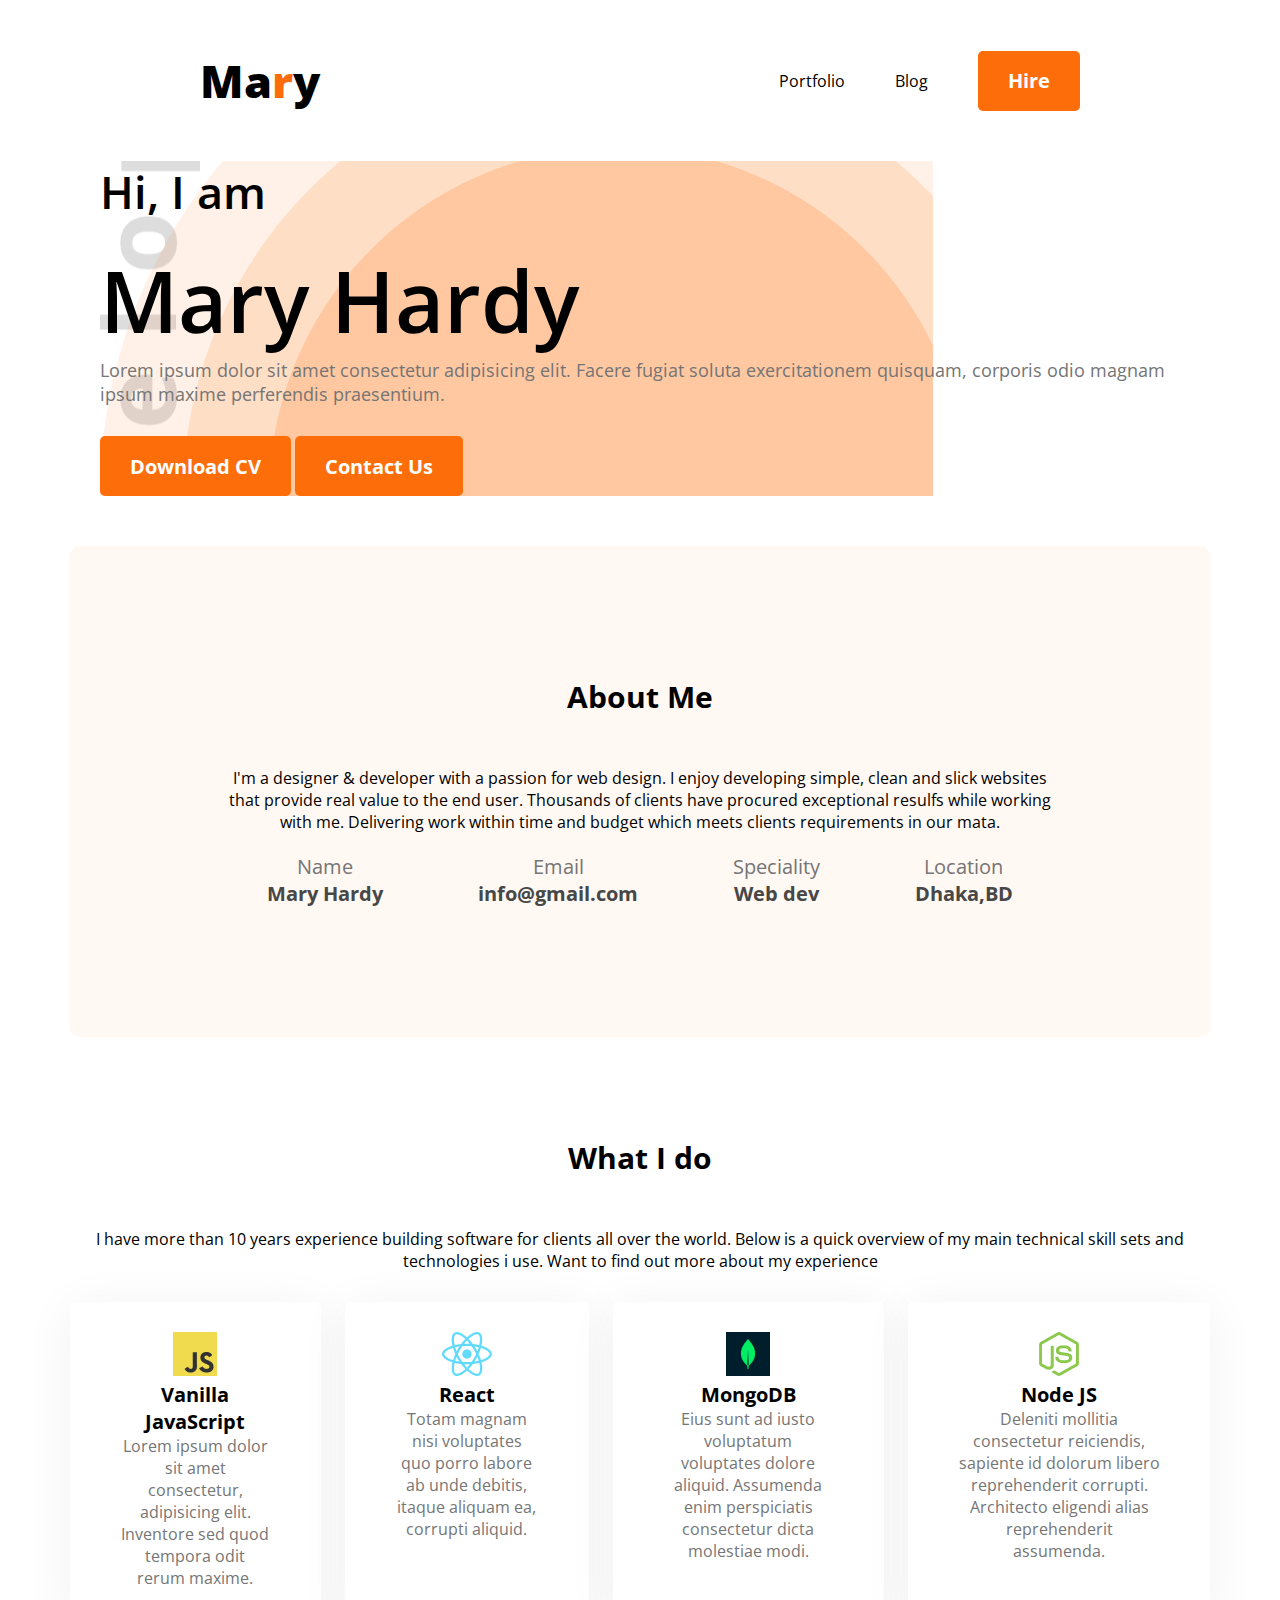
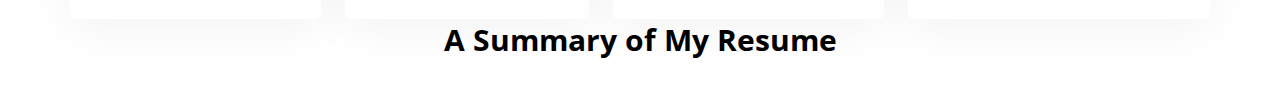
==== index.html @ 9a079305 "added skills content" ====
<!DOCTYPE html>
<html lang="en">
<head>
    <meta charset="UTF-8">
    <meta name="viewport" content="width=device-width, initial-scale=1.0">
    <title>Developer Portfolio</title>
    <link rel="stylesheet" href="styles/portfolio.css">
    <link rel="preconnect" href="https://fonts.googleapis.com">
<link rel="preconnect" href="https://fonts.gstatic.com" crossorigin>
<link href="https://fonts.googleapis.com/css2?family=Open+Sans&display=swap" rel="stylesheet">
<link rel="stylesheet" href="styles/portfolio.css">
</head>
<body>
    <header>
        <nav>
            <h2 class="nav-title">Ma<span class="text-primary">r</span>y</h2>
            <ul>
                <li>Portfolio</li>
                <li>Blog</li>
                <li><button class="btn-primary">Hire</button></li>
            </ul>
            
        </nav>
        <!-- header banner -->
        <div class="banner">
            <div>
                <h3 class="banner-sub-title">Hi, I am</h3>
                <h1 class="banner-title">Mary Hardy</h1> 
                <p class="banner-description">Lorem ipsum dolor sit amet consectetur adipisicing elit. Facere fugiat soluta exercitationem quisquam, corporis odio magnam ipsum maxime perferendis praesentium.</p>
                <button class="btn-primary">Download CV</button>

                <button class="btn-primary">Contact Us</button>
            </div>
            <img src="../portfolio-resources-main/images/hardy.png" alt="">
        </div>
    </header>
    <main>
        <section class="about">
            <h3 class="section-title">About Me</h3>
            <p class="section description">I'm a designer & developer with a passion for web design. I enjoy developing simple, clean and slick websites that provide real value to the end user. Thousands of clients have procured exceptional resulfs while working with me. Delivering work within time and budget which meets clients requirements in our mata.
            </p>
            
            <div class="about-info-container">
                <div class="about-info">
                    <p class="info-title">Name</p>
                    <p class="info-description">Mary Hardy</p>
                </div>
                <div class="about-info">
                    <p class="info-title">Email</p>
                    <p class="info-description">info@gmail.com</p>
                </div>
                <div class="about-info">
                    <p class="info-title">Speciality</p>
                    <p class="info-description">Web dev</p>
                </div>
                <div class="about-info">
                    <p class="info-title">Location</p>
                    <p class="info-description">Dhaka,BD</p>
                </div>

            </div>
            
        </section>
        <!-- what I do section -->
        <section class="what-i-do">
            
            <h3 class="section-title">What I do</h3>
            <p>I have more than 10 years experience building software for clients all over the world. Below is a quick
                overview of my main technical skill sets and technologies i use. Want to find out more about my experience</p>
            
            <div class="skills-container">
               
            <!-- .skills-container>.skill*4>img+p.skill-title+p.skill-description>lorem15 -->
                
            <div class="skills-container">
                    
                <div class="skill">
                        <img src="images/icons/js.png" alt="">
                        <p class="skill-title">Vanilla JavaScript</p>
                        <p class="skill-description">Lorem ipsum dolor sit amet consectetur, adipisicing elit. Inventore sed quod tempora odit rerum maxime.</p>
                    </div>
                    <div class="skill">
                        <img src="images/icons/react.png" alt="">
                        <p class="skill-title">React</p>
                        <p class="skill-description">Totam magnam nisi voluptates quo porro labore ab unde debitis, itaque aliquam ea, corrupti aliquid.</p>
                    </div>
                    <div class="skill">
                        <img src="images/icons/mongo.png" alt="">
                        <p class="skill-title">MongoDB</p>
                        <p class="skill-description">Eius sunt ad iusto voluptatum voluptates dolore aliquid. Assumenda enim perspiciatis consectetur dicta molestiae modi.</p>
                    </div>
                    <div class="skill">
                        <img src="images/icons/nodejs.png" alt="">
                        <p class="skill-title">Node JS</p>
                        <p class="skill-description">Deleniti mollitia consectetur reiciendis, sapiente id dolorum libero reprehenderit corrupti. Architecto eligendi alias reprehenderit assumenda.</p>
                    </div>
                </div>
            </div>
        </section>
        <!-- Resume Section -->
        <section class="resume">
            <h3 section class="section-title">A Summary of My Resume</h3>
               <div class="resume-content">

               </div>
        </section>
    </main>

    <footer>

    </footer>
</body>
</html>
---- styles/portfolio.css ----
*{
    margin: 0;
    font-family: 'Open Sans', sans-serif;
}
.text-primary{
    color: #FD6E0A;
}
.btn-primary{
    color: #FFFFFF;
    font-weight: 700;
    font-size: 20px;
    border: 0;
    padding: 10px 30px;
    height: 60px;
    border-radius: 5px;
    background-color: #FD6E0A;
}
 .header{
    background: #FFF8F3;
    /* background-image: url("../images/header_bg.png"), url("../images/developer.png"); 
    background-repeat: no-repeat;
     /* background-position:bottom right, left;  */
}

/* header & navigation styles */

nav{
    display: flex;
    justify-content: space-between;
    margin: 50px 200px;
}
.nav-title {
    font-weight: 800;
    font-size: 45px;
}
nav ul{
    display: flex;
    align-items: center;
}
nav li{
 list-style: none;
 margin-left: 50px;
}

/* Banner Styles */

.banner{
    display: flex;
    align-items: center;
    margin: 0 100px;
    background-image: url(../images/header_bg.png), url(../images/developer.png);
    background-repeat: no-repeat;
    background-position:bottom right, left; 
    background-position-x: left;
    /* background-size: auto; */
}

.banner-sub-title{
    font-weight: 600;
    font-size: 45px;
    margin-bottom: 20px;
}
.banner-title{
    font-weight: 600;
    font-size: 85px;
}
.banner-description{
    color: #757575;
    font-size: 18px;
    margin-bottom: 30px;
}

/* main section */
main{
    max-width: 1140px;
    margin: 0 auto;
}

/* about section styles */
.about{
  margin-top: 50px;
  background:#FFF8F3;
  border-radius: 10PX;
  padding: 130px 150px;
  text-align: center;
}
.section-title{
  text-align: center;
  font-weight: 700;
  font-size: 30px;
  margin-bottom: 50px;
}
.section-description{
  color: #757575;
  font-size: 18px;
  margin-bottom: 30px;
}

.about-info-container{

    display: flex;
    justify-content: space-around;
}
.about .info-title{
    font-size: 20px;
    color: #757575;
    margin-top: 20px;

}
.info-description{
    font-weight: 700;
    font-size: 20px;
    color: #474747;
}
    /*what I do styles  */
    
    .what-i-do{
    font-family: sans-serif;
    margin-top: 100px;
    text-align: center;
    }
    
    .skills-container{
        display: flex;
        gap: 24px;
    }
    .skill{
        background: #FFFFFF;
        box-shadow: 0px 6px 50px rgba(0, 0, 0, 0.06);
        border-radius: 5px;
        margin-top: 30px;
        padding: 30px 50px;
    }
    .skill-title{
         font-weight: 700;
         font-size: 20px;
    }
    .skill-description{
      color: #757575;
    }
    /* Resume styles */
---- styles/portfolio.css ----
*{
    margin: 0;
    font-family: 'Open Sans', sans-serif;
}
.text-primary{
    color: #FD6E0A;
}
.btn-primary{
    color: #FFFFFF;
    font-weight: 700;
    font-size: 20px;
    border: 0;
    padding: 10px 30px;
    height: 60px;
    border-radius: 5px;
    background-color: #FD6E0A;
}
 .header{
    background: #FFF8F3;
    /* background-image: url("../images/header_bg.png"), url("../images/developer.png"); 
    background-repeat: no-repeat;
     /* background-position:bottom right, left;  */
}

/* header & navigation styles */

nav{
    display: flex;
    justify-content: space-between;
    margin: 50px 200px;
}
.nav-title {
    font-weight: 800;
    font-size: 45px;
}
nav ul{
    display: flex;
    align-items: center;
}
nav li{
 list-style: none;
 margin-left: 50px;
}

/* Banner Styles */

.banner{
    display: flex;
    align-items: center;
    margin: 0 100px;
    background-image: url(../images/header_bg.png), url(../images/developer.png);
    background-repeat: no-repeat;
    background-position:bottom right, left; 
    background-position-x: left;
    /* background-size: auto; */
}

.banner-sub-title{
    font-weight: 600;
    font-size: 45px;
    margin-bottom: 20px;
}
.banner-title{
    font-weight: 600;
    font-size: 85px;
}
.banner-description{
    color: #757575;
    font-size: 18px;
    margin-bottom: 30px;
}

/* main section */
main{
    max-width: 1140px;
    margin: 0 auto;
}

/* about section styles */
.about{
  margin-top: 50px;
  background:#FFF8F3;
  border-radius: 10PX;
  padding: 130px 150px;
  text-align: center;
}
.section-title{
  text-align: center;
  font-weight: 700;
  font-size: 30px;
  margin-bottom: 50px;
}
.section-description{
  color: #757575;
  font-size: 18px;
  margin-bottom: 30px;
}

.about-info-container{

    display: flex;
    justify-content: space-around;
}
.about .info-title{
    font-size: 20px;
    color: #757575;
    margin-top: 20px;

}
.info-description{
    font-weight: 700;
    font-size: 20px;
    color: #474747;
}
    /*what I do styles  */
    
    .what-i-do{
    font-family: sans-serif;
    margin-top: 100px;
    text-align: center;
    }
    
    .skills-container{
        display: flex;
        gap: 24px;
    }
    .skill{
        background: #FFFFFF;
        box-shadow: 0px 6px 50px rgba(0, 0, 0, 0.06);
        border-radius: 5px;
        margin-top: 30px;
        padding: 30px 50px;
    }
    .skill-title{
         font-weight: 700;
         font-size: 20px;
    }
    .skill-description{
      color: #757575;
    }
    /* Resume styles */
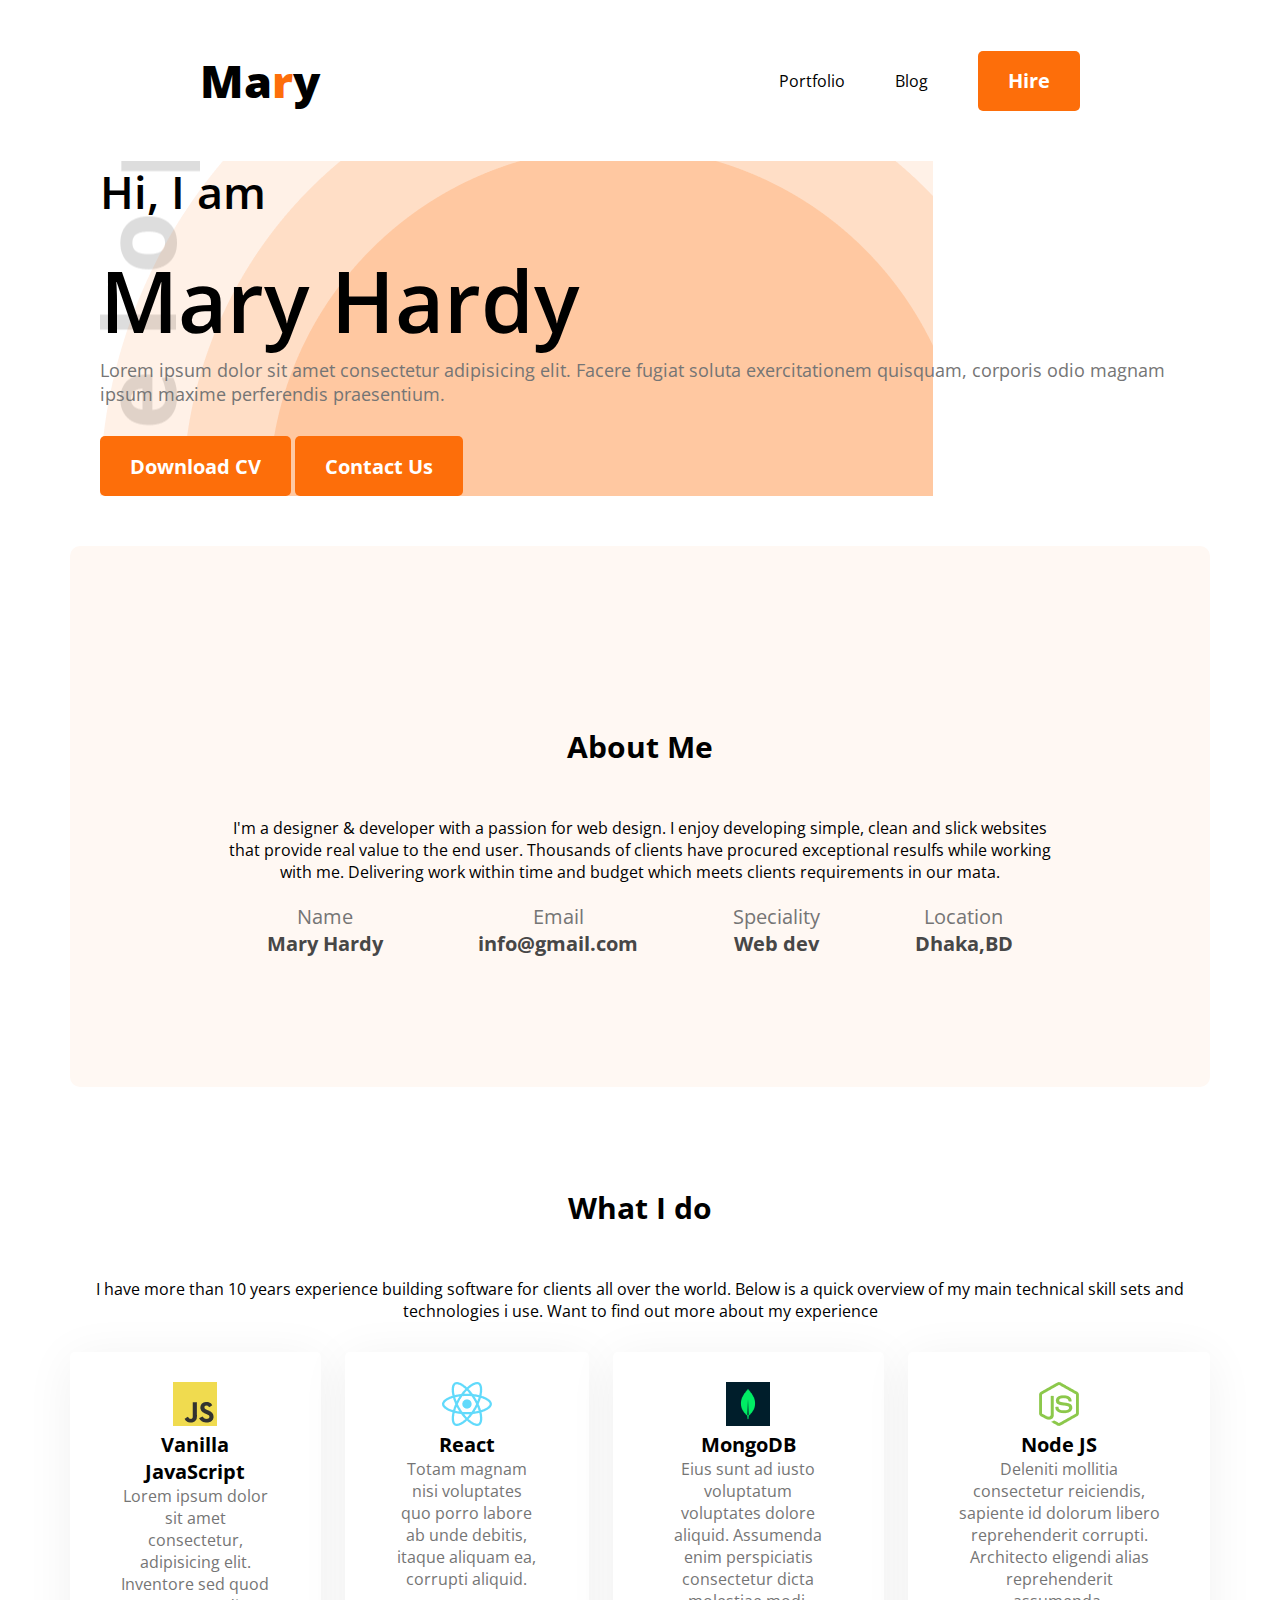
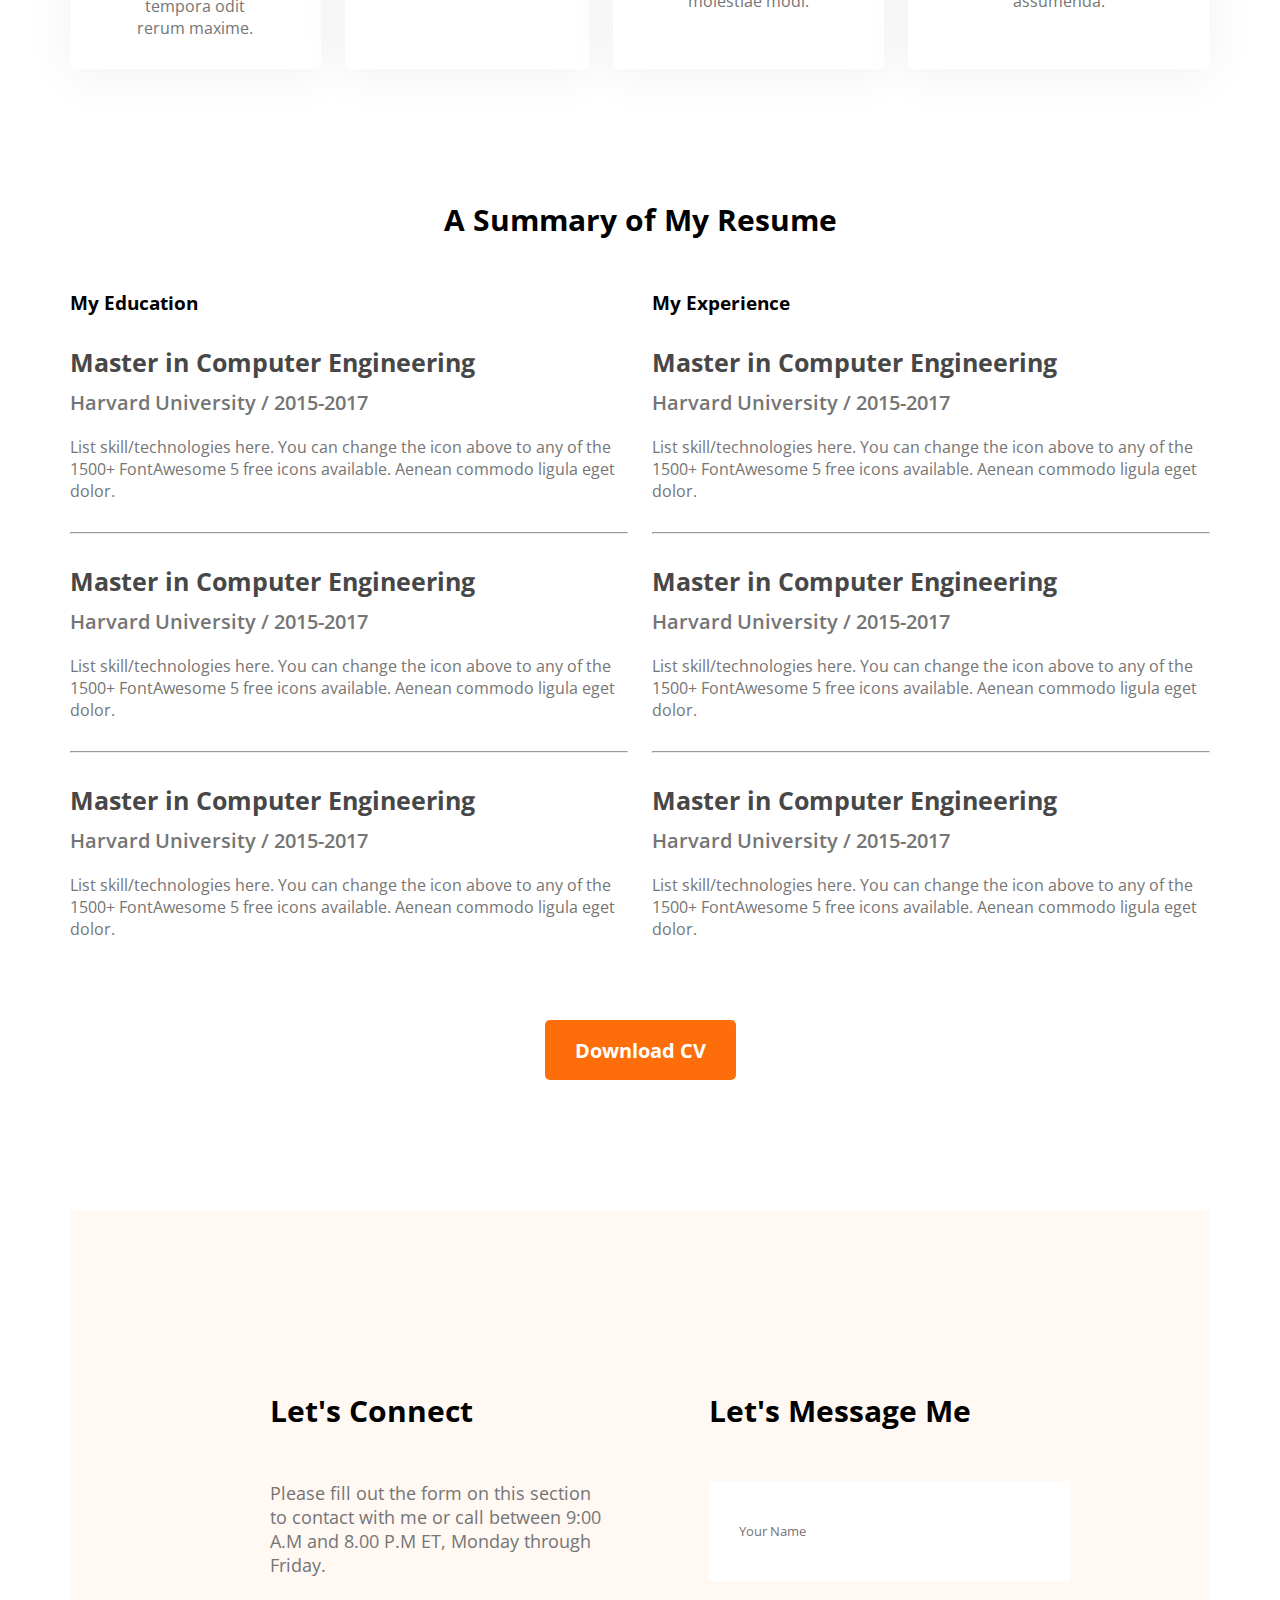
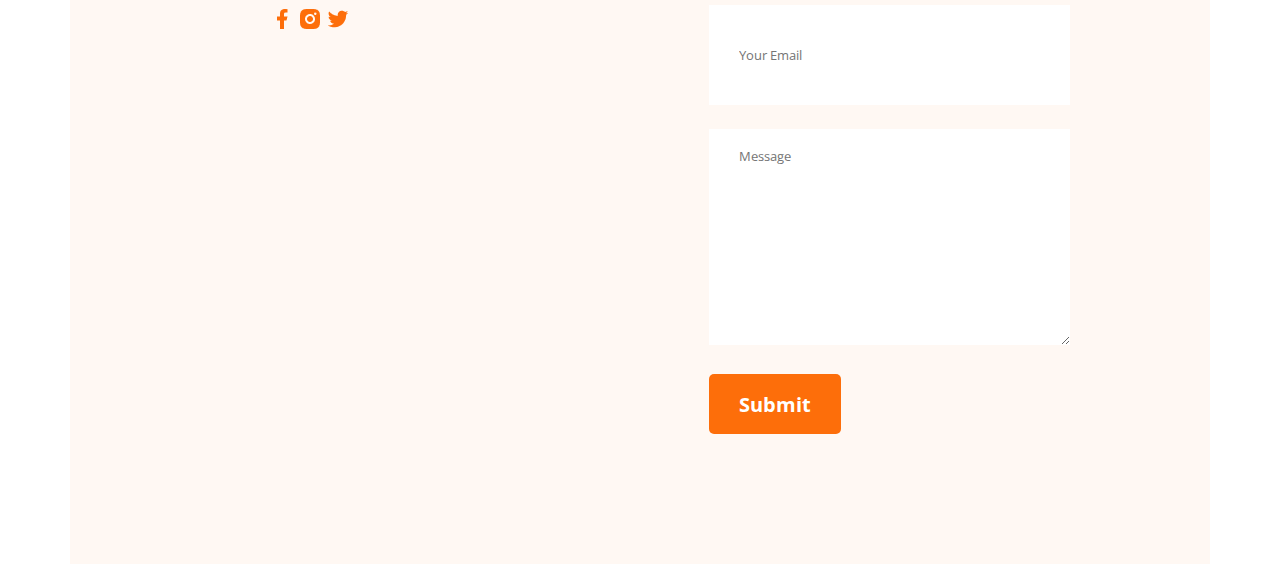
==== commit 69f13c8f: "contact us added" ====
--- a/index.html
+++ b/index.html
@@ -2,7 +2,7 @@
 <html lang="en">
 <head>
     <meta charset="UTF-8">
-    <meta name="viewport" content="width=device-width, initial-scale=1.0">
+    <meta name="viewport" content="width=device-width, initial-scale= 1.0">
     <title>Developer Portfolio</title>
     <link rel="stylesheet" href="styles/portfolio.css">
     <link rel="preconnect" href="https://fonts.googleapis.com">
@@ -59,9 +59,10 @@
                 </div>
 
             </div>
-            
         </section>
+        
         <!-- what I do section -->
+        
         <section class="what-i-do">
             
             <h3 class="section-title">What I do</h3>
@@ -97,12 +98,87 @@
                 </div>
             </div>
         </section>
+        
         <!-- Resume Section -->
+          <!-- for same things copy paste( alt+ shift+ down arrow ) -->
+        
         <section class="resume">
-            <h3 section class="section-title">A Summary of My Resume</h3>
-               <div class="resume-content">
+            <h3 class="section-title">A Summary of My Resume</h3>
+            <div class="resume-content">
+                <div>
+                   <h3 class="resume-title">My Education</h3>  
+                   <div class="resume-item">
+                        <h4 class="title">Master in Computer Engineering </h4>
+                        <h5 class="sub-title">Harvard University / 2015-2017</h5>
+                        <p class="description">List skill/technologies here. You can change the icon above to any of the 1500+ FontAwesome 5 free icons available. Aenean commodo ligula eget dolor.</p>
+                    </div>
+                    <hr>
+                   <div class="resume-item">
+                        <h4 class="title">Master in Computer Engineering </h4>
+                        <h5 class="sub-title">Harvard University / 2015-2017</h5>
+                        <p class="description">List skill/technologies here. You can change the icon above to any of the 1500+ FontAwesome 5 free icons available. Aenean commodo ligula eget dolor.</p>
+                    </div>
+                    <hr>
+                   <div class="resume-item">
+                        <h4 class="title">Master in Computer Engineering </h4>
+                        <h5 class="sub-title">Harvard University / 2015-2017</h5>
+                        <p class="description">List skill/technologies here. You can change the icon above to any of the 1500+ FontAwesome 5 free icons available. Aenean commodo ligula eget dolor.</p>
+                    </div>
+                
+                </div>
+                <div>
+                    <h3 class="resume-title">My Experience</h3>
+                    <div class="resume-item">
+                        <h4 class="title">Master in Computer Engineering </h4>
+                        <h5 class="sub-title">Harvard University / 2015-2017</h5>
+                        <p class="description">List skill/technologies here. You can change the icon above to any of the 1500+ FontAwesome 5 free icons available. Aenean commodo ligula eget dolor.</p>
+                    </div>
+                    <hr>
+                    <div class="resume-item">
+                        <h4 class="title">Master in Computer Engineering </h4>
+                        <h5 class="sub-title">Harvard University / 2015-2017</h5>
+                        <p class="description">List skill/technologies here. You can change the icon above to any of the 1500+ FontAwesome 5 free icons available. Aenean commodo ligula eget dolor.</p>
+                    </div>
+                    <hr>
+                    <div class="resume-item">
+                        <h4 class="title">Master in Computer Engineering </h4>
+                        <h5 class="sub-title">Harvard University / 2015-2017</h5>
+                        <p class="description">List skill/technologies here. You can change the icon above to any of the 1500+ FontAwesome 5 free icons available. Aenean commodo ligula eget dolor.</p>
+                    </div>
+                </div>
+            </div>
+                
+               <div class="resume-button">
+                <button class="btn-primary">Download CV</button>
+                </div>
 
-               </div>
+        </section>
+        <!-- contact section -->
+        <section class="contact">
+            <div>
+                <h3 class="section-title">Let's Connect</h3>
+                <p class="section-description">Please fill out the form on this section to contact with me or call between 9:00 A.M and 8.00 P.M ET, Monday through Friday.</p>
+                <a href="">
+                    <img src="images/icons/facebook.png" alt="">
+                </a>
+                <a href="">
+                    <img src="images/icons/insta.png" alt="">
+                </a>
+                <a href="">
+                    <img src="images/icons/twitter.png" alt="">
+                </a>
+
+            </div>
+            <div>
+                <h3 class="section-title">Let's Message Me</h3>
+                <form action="">
+                    <input type="text" name="" id="" placeholder="Your Name">
+                    <input type="email" name="" id="" placeholder="Your Email"> 
+                    <textarea name="" id="" cols="30" rows="10" placeholder="Message"></textarea>
+                    <input class="btn-primary" type="submit" value="Submit">
+                </form>
+
+            </div>
         </section>
     </main>
 
--- a/styles/portfolio.css
+++ b/styles/portfolio.css
@@ -84,11 +84,15 @@
   padding: 130px 150px;
   text-align: center;
 }
+section{
+    margin-top: 130px;
+}
 .section-title{
   text-align: center;
   font-weight: 700;
   font-size: 30px;
   margin-bottom: 50px;
+  margin-top: 50px;
 }
 .section-description{
   color: #757575;
@@ -138,4 +142,59 @@
     .skill-description{
       color: #757575;
     }
-    /* Resume styles */+    
+    /* Resume styles */
+    
+    .resume-content{
+        display: flex;
+        gap: 24px;
+        
+    }
+    .resume-item{
+        margin-top: 30px;
+        margin-bottom: 30px;
+    }
+    .resume .title{
+        font-weight: 700;
+        font-size: 25px;
+        color: #474747;
+        margin-bottom: 10px;
+    }
+    
+    .resume .sub-title{
+        color: #757575;
+        font-weight: 600;
+        font-size: 20px;
+        margin-bottom: 20px;
+
+    }
+    .resume .description{
+        color: #757575;
+    }
+    
+    .resume-button{
+        margin-top: 50px;
+        text-align: center;
+    }
+    /* contact styles */
+    .contact .section-title{
+        text-align: left;
+    }
+    .contact{
+        display: flex;
+        gap: 100px;
+        background: #FFF8F3;
+        padding: 130px 200px;
+    }
+    .contact input[type="text"], input[type="email"], textarea{
+        margin-bottom: 24px;
+        border: 0;
+        width: 100%;
+        padding: 18px 30px;
+    }
+    input{
+        height: 64px;
+    }
+    .contact a{
+        text-decoration: none;
+    }
--- a/styles/portfolio.css
+++ b/styles/portfolio.css
@@ -84,11 +84,15 @@
   padding: 130px 150px;
   text-align: center;
 }
+section{
+    margin-top: 130px;
+}
 .section-title{
   text-align: center;
   font-weight: 700;
   font-size: 30px;
   margin-bottom: 50px;
+  margin-top: 50px;
 }
 .section-description{
   color: #757575;
@@ -138,4 +142,59 @@
     .skill-description{
       color: #757575;
     }
-    /* Resume styles */+    
+    /* Resume styles */
+    
+    .resume-content{
+        display: flex;
+        gap: 24px;
+        
+    }
+    .resume-item{
+        margin-top: 30px;
+        margin-bottom: 30px;
+    }
+    .resume .title{
+        font-weight: 700;
+        font-size: 25px;
+        color: #474747;
+        margin-bottom: 10px;
+    }
+    
+    .resume .sub-title{
+        color: #757575;
+        font-weight: 600;
+        font-size: 20px;
+        margin-bottom: 20px;
+
+    }
+    .resume .description{
+        color: #757575;
+    }
+    
+    .resume-button{
+        margin-top: 50px;
+        text-align: center;
+    }
+    /* contact styles */
+    .contact .section-title{
+        text-align: left;
+    }
+    .contact{
+        display: flex;
+        gap: 100px;
+        background: #FFF8F3;
+        padding: 130px 200px;
+    }
+    .contact input[type="text"], input[type="email"], textarea{
+        margin-bottom: 24px;
+        border: 0;
+        width: 100%;
+        padding: 18px 30px;
+    }
+    input{
+        height: 64px;
+    }
+    .contact a{
+        text-decoration: none;
+    }
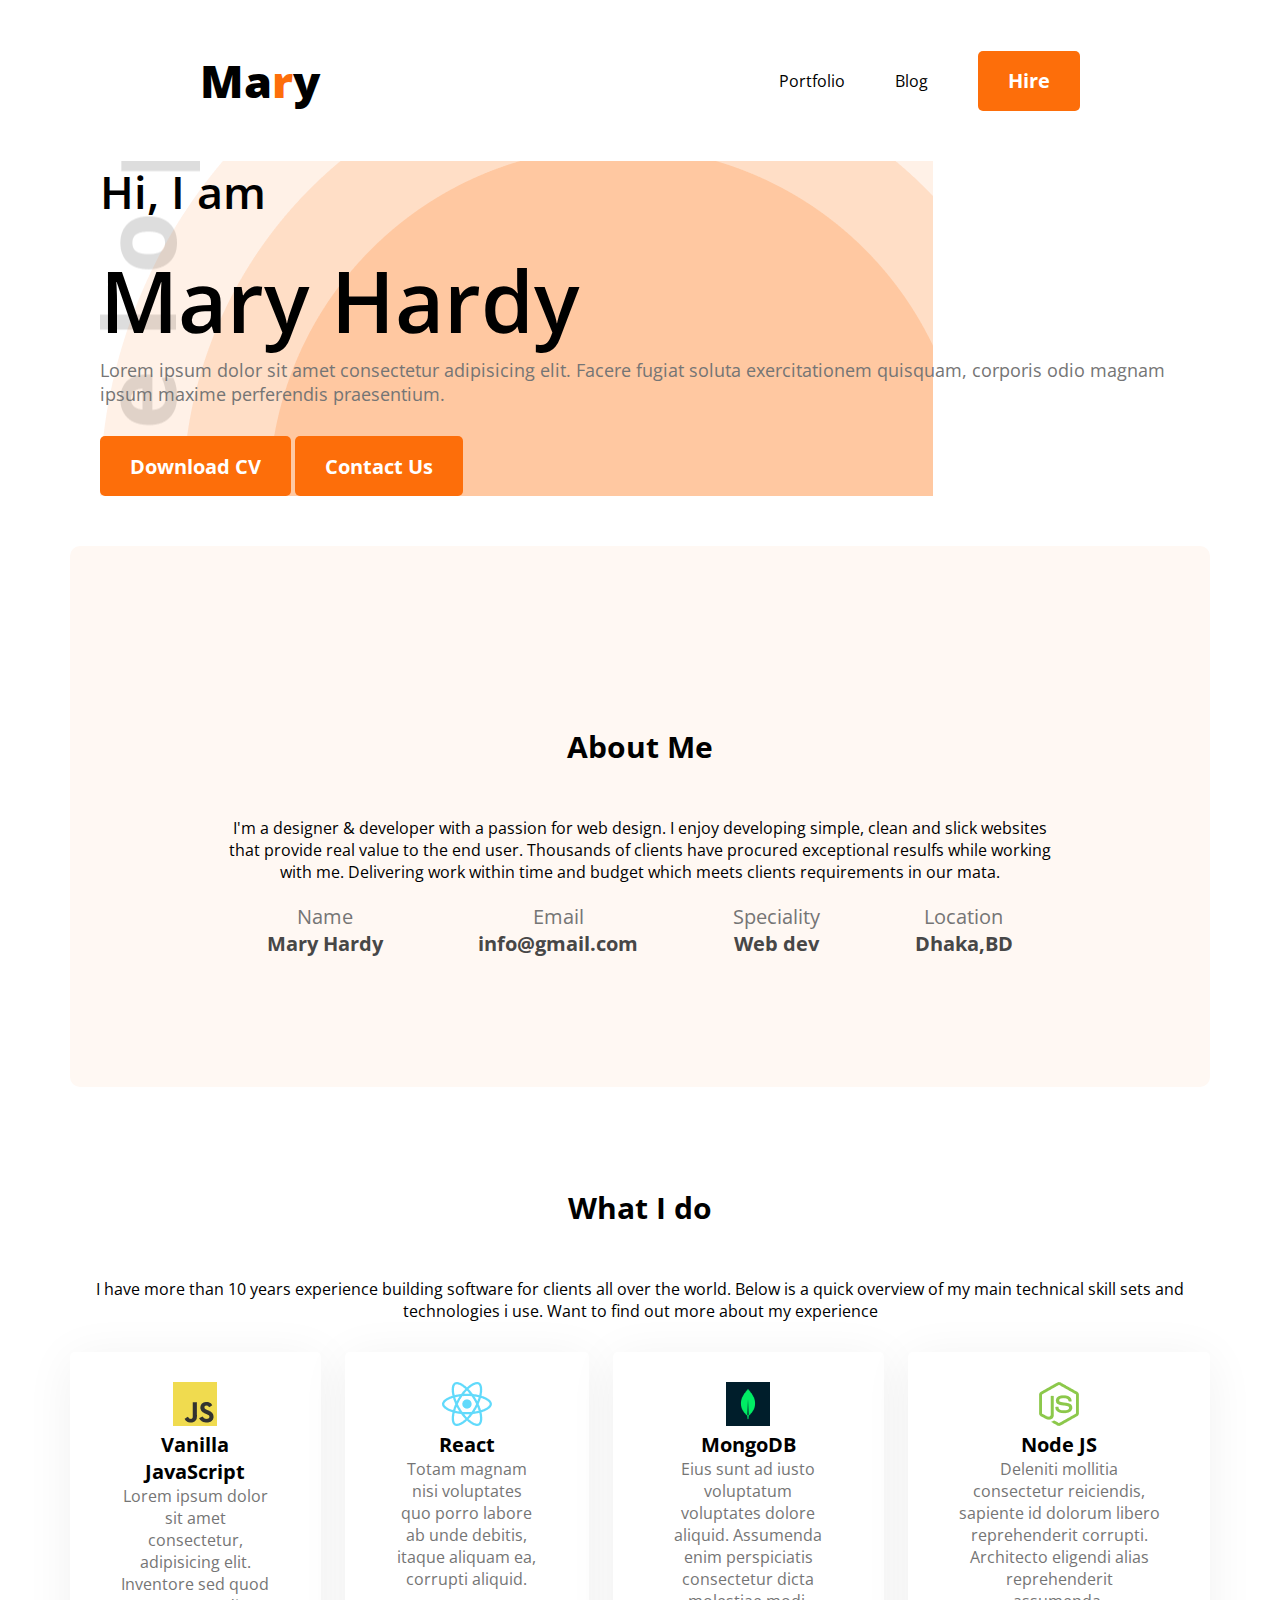
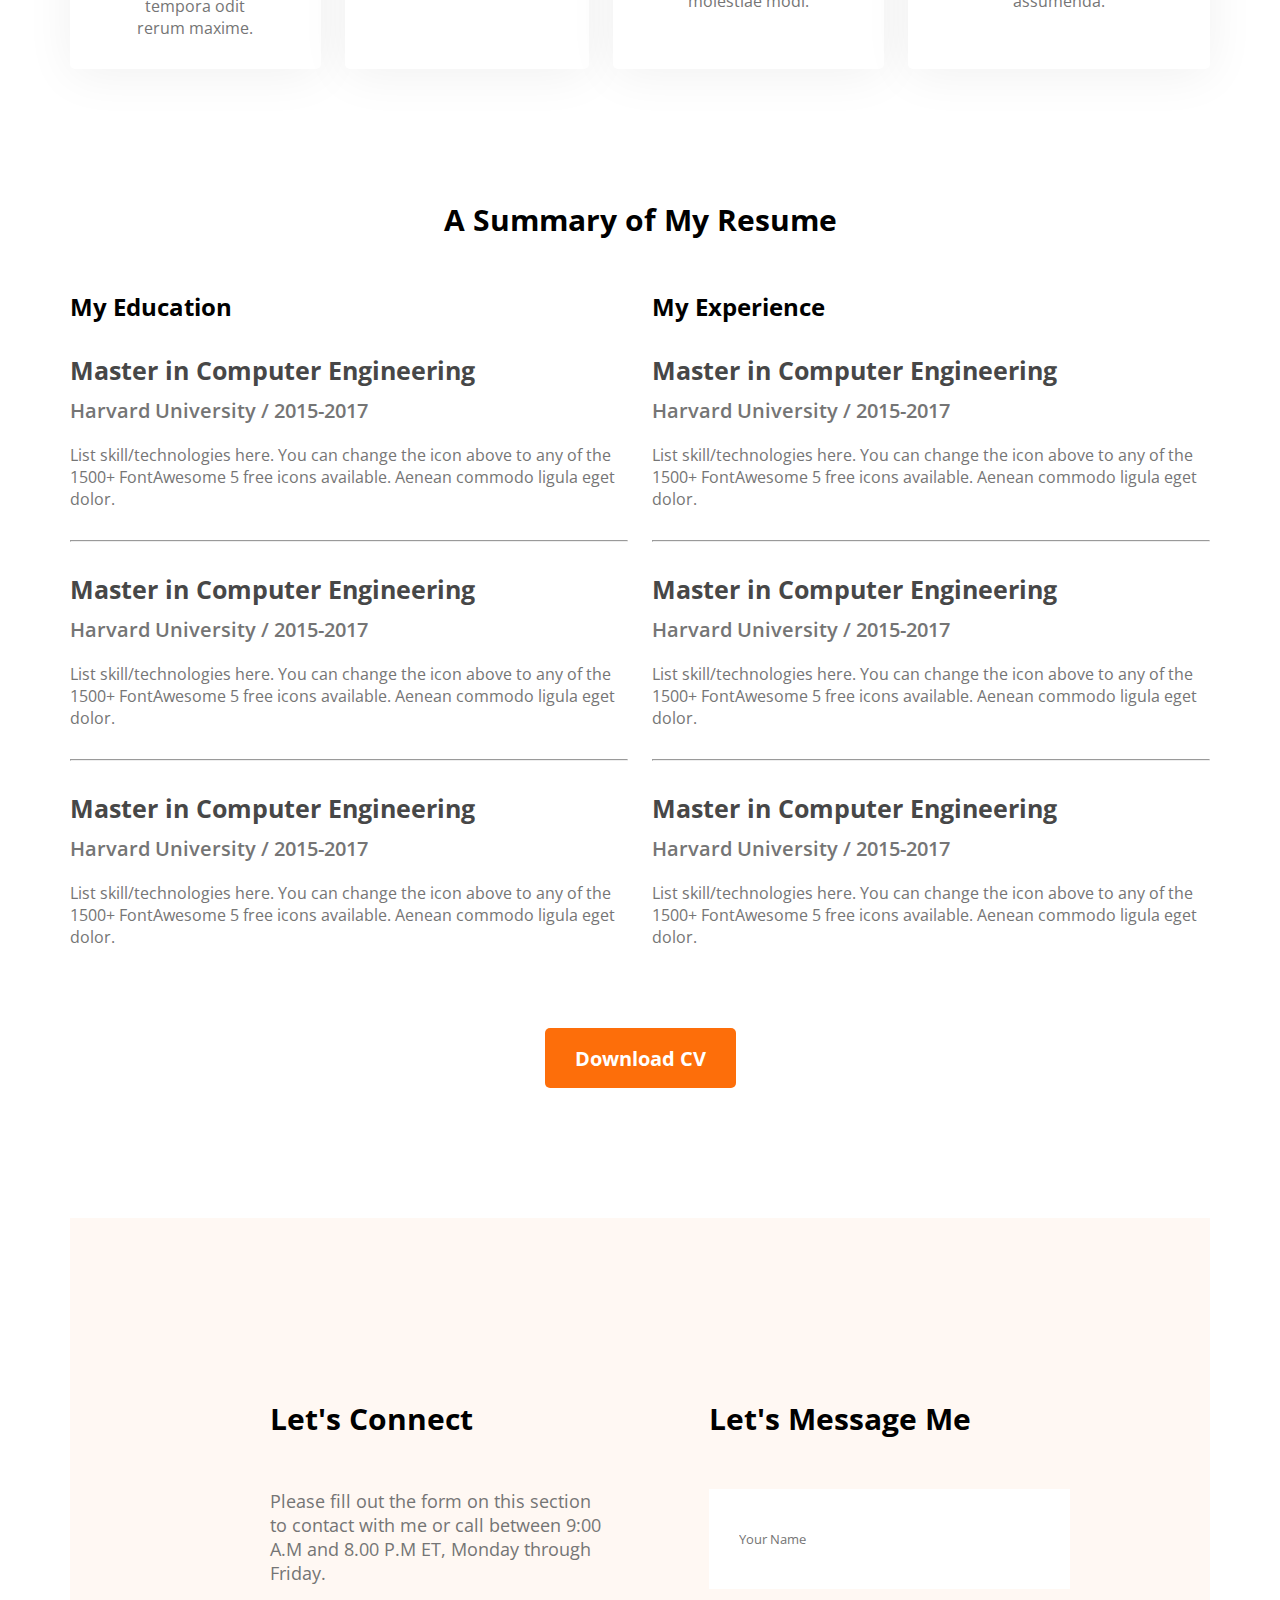
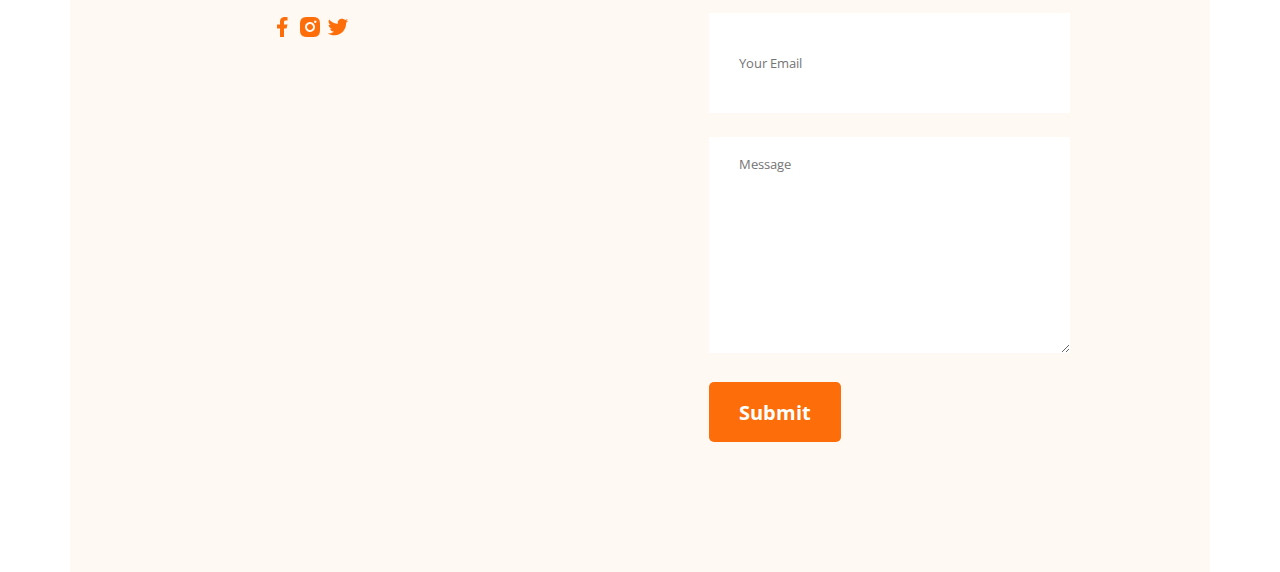
==== commit 7bce3aa1: "contact us added" ====
--- a/index.html
+++ b/index.html
@@ -106,7 +106,7 @@
             <h3 class="section-title">A Summary of My Resume</h3>
             <div class="resume-content">
                 <div>
-                   <h3 class="resume-title">My Education</h3>  
+                   <h2 class="resume-title">My Education</h2>  
                    <div class="resume-item">
                         <h4 class="title">Master in Computer Engineering </h4>
                         <h5 class="sub-title">Harvard University / 2015-2017</h5>
@@ -127,7 +127,7 @@
                 
                 </div>
                 <div>
-                    <h3 class="resume-title">My Experience</h3>
+                    <h2 class="resume-title">My Experience</h2>
                     <div class="resume-item">
                         <h4 class="title">Master in Computer Engineering </h4>
                         <h5 class="sub-title">Harvard University / 2015-2017</h5>
--- a/styles/portfolio.css
+++ b/styles/portfolio.css
@@ -27,7 +27,7 @@
 nav{
     display: flex;
     justify-content: space-between;
-    margin: 50px 200px;
+    padding: 50px 200px;
 }
 .nav-title {
     font-weight: 800;
@@ -46,7 +46,7 @@
 
 .banner{
     display: flex;
-    align-items: center;
+    align-items: center; 
     margin: 0 100px;
     background-image: url(../images/header_bg.png), url(../images/developer.png);
     background-repeat: no-repeat;
--- a/styles/portfolio.css
+++ b/styles/portfolio.css
@@ -27,7 +27,7 @@
 nav{
     display: flex;
     justify-content: space-between;
-    margin: 50px 200px;
+    padding: 50px 200px;
 }
 .nav-title {
     font-weight: 800;
@@ -46,7 +46,7 @@
 
 .banner{
     display: flex;
-    align-items: center;
+    align-items: center; 
     margin: 0 100px;
     background-image: url(../images/header_bg.png), url(../images/developer.png);
     background-repeat: no-repeat;
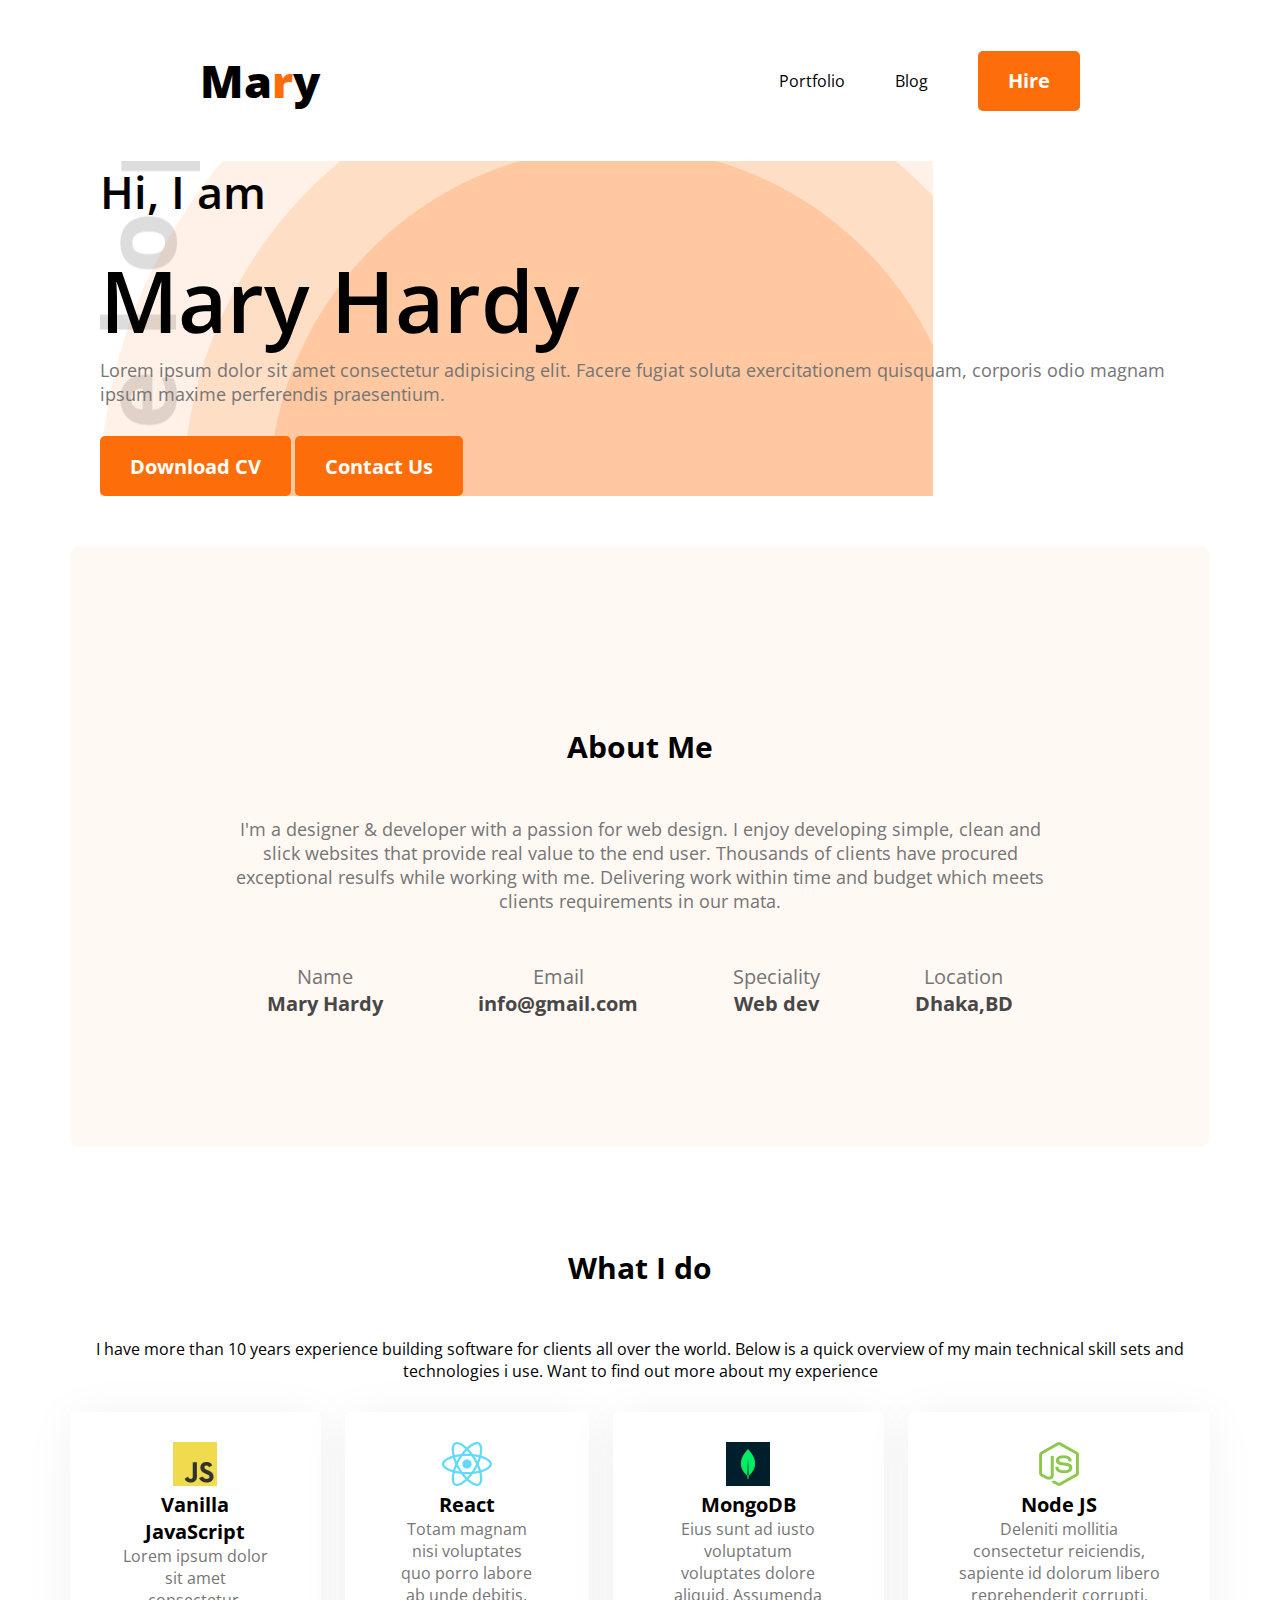
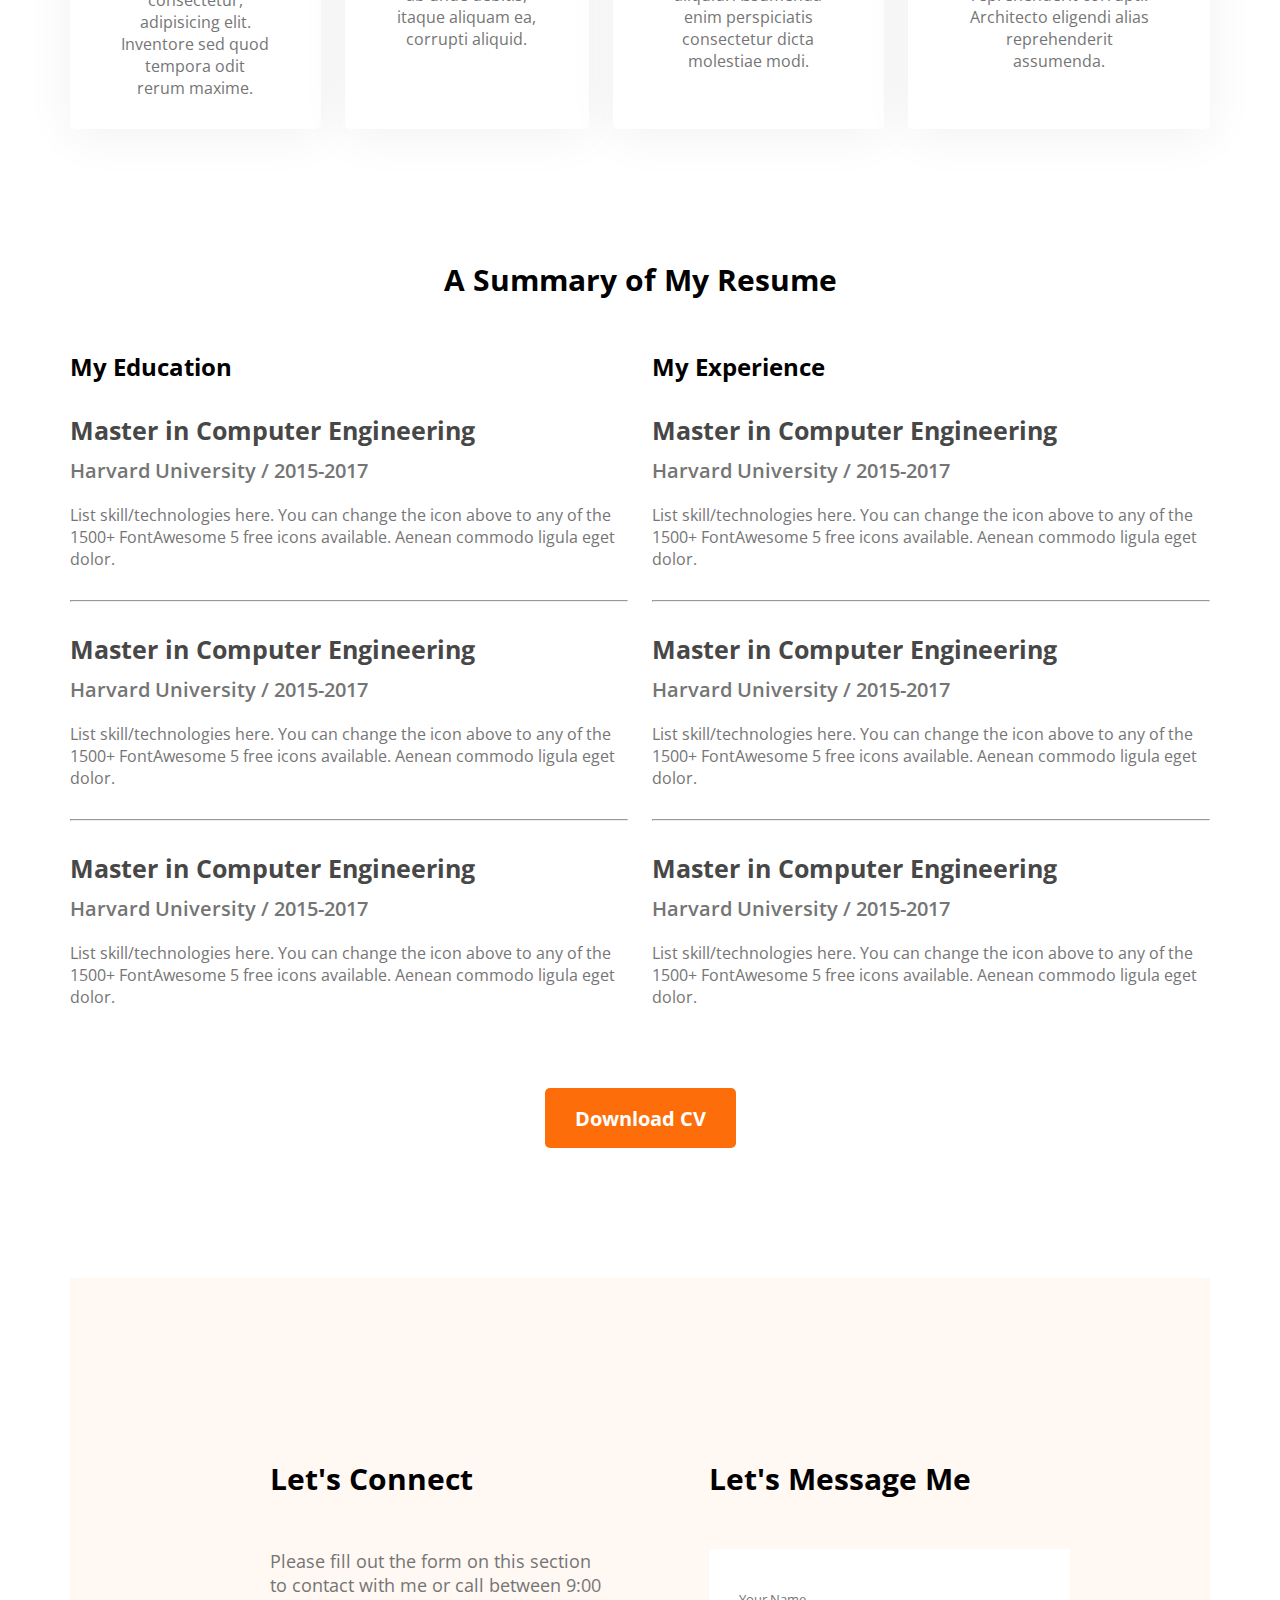
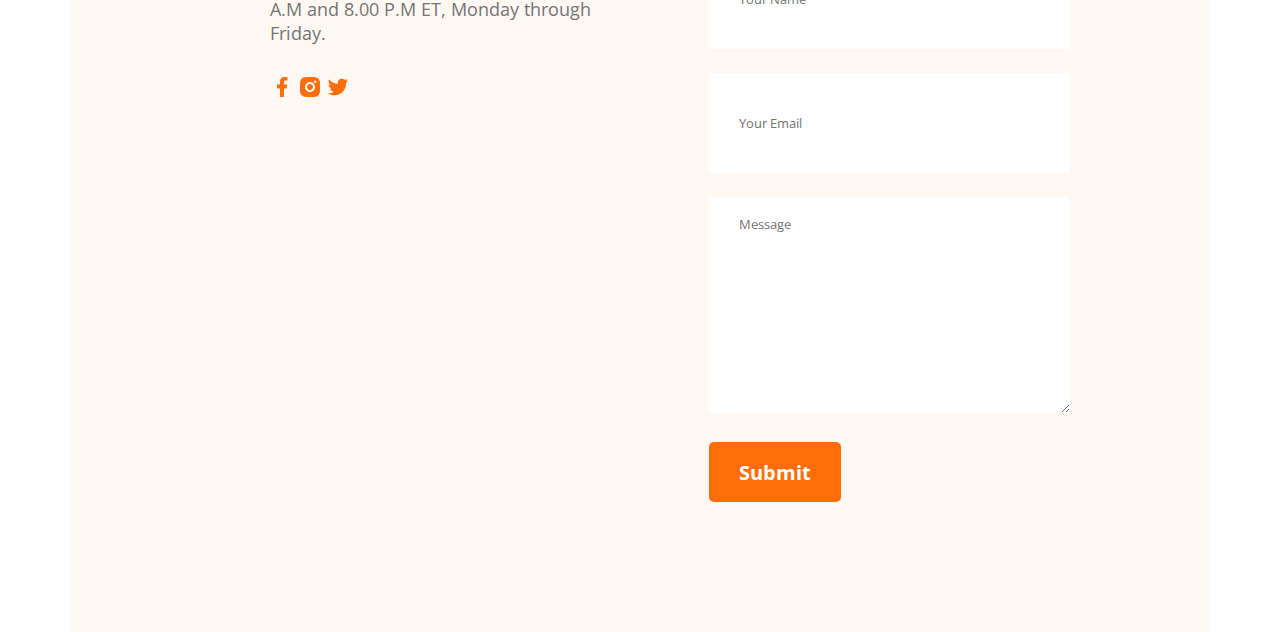
==== commit 525fefb3: "added something" ====
--- a/index.html
+++ b/index.html
@@ -8,6 +8,7 @@
     <link rel="preconnect" href="https://fonts.googleapis.com">
 <link rel="preconnect" href="https://fonts.gstatic.com" crossorigin>
 <link href="https://fonts.googleapis.com/css2?family=Open+Sans&display=swap" rel="stylesheet">
+<script src="https://kit.fontawesome.com/f7ea63e56d.js" crossorigin="anonymous"></script>
 <link rel="stylesheet" href="styles/portfolio.css">
 </head>
 <body>
@@ -27,9 +28,9 @@
                 <h3 class="banner-sub-title">Hi, I am</h3>
                 <h1 class="banner-title">Mary Hardy</h1> 
                 <p class="banner-description">Lorem ipsum dolor sit amet consectetur adipisicing elit. Facere fugiat soluta exercitationem quisquam, corporis odio magnam ipsum maxime perferendis praesentium.</p>
-                <button class="btn-primary">Download CV</button>
+                <button class="btn-primary"><i class="fa-solid fa-download"></i> Download CV</button>
 
-                <button class="btn-primary">Contact Us</button>
+                <button class="btn-primary"><i class="fa-solid fa-phone"></i> Contact Us</button>
             </div>
             <img src="../portfolio-resources-main/images/hardy.png" alt="">
         </div>
@@ -37,7 +38,7 @@
     <main>
         <section class="about">
             <h3 class="section-title">About Me</h3>
-            <p class="section description">I'm a designer & developer with a passion for web design. I enjoy developing simple, clean and slick websites that provide real value to the end user. Thousands of clients have procured exceptional resulfs while working with me. Delivering work within time and budget which meets clients requirements in our mata.
+            <p class="section-description">I'm a designer & developer with a passion for web design. I enjoy developing simple, clean and slick websites that provide real value to the end user. Thousands of clients have procured exceptional resulfs while working with me. Delivering work within time and budget which meets clients requirements in our mata.
             </p>
             
             <div class="about-info-container">
@@ -149,7 +150,7 @@
             </div>
                 
                <div class="resume-button">
-                <button class="btn-primary">Download CV</button>
+                <button class="btn-primary"><i class="fa-solid fa-download"></i> Download CV</button>
                 </div>
 
         </section>
